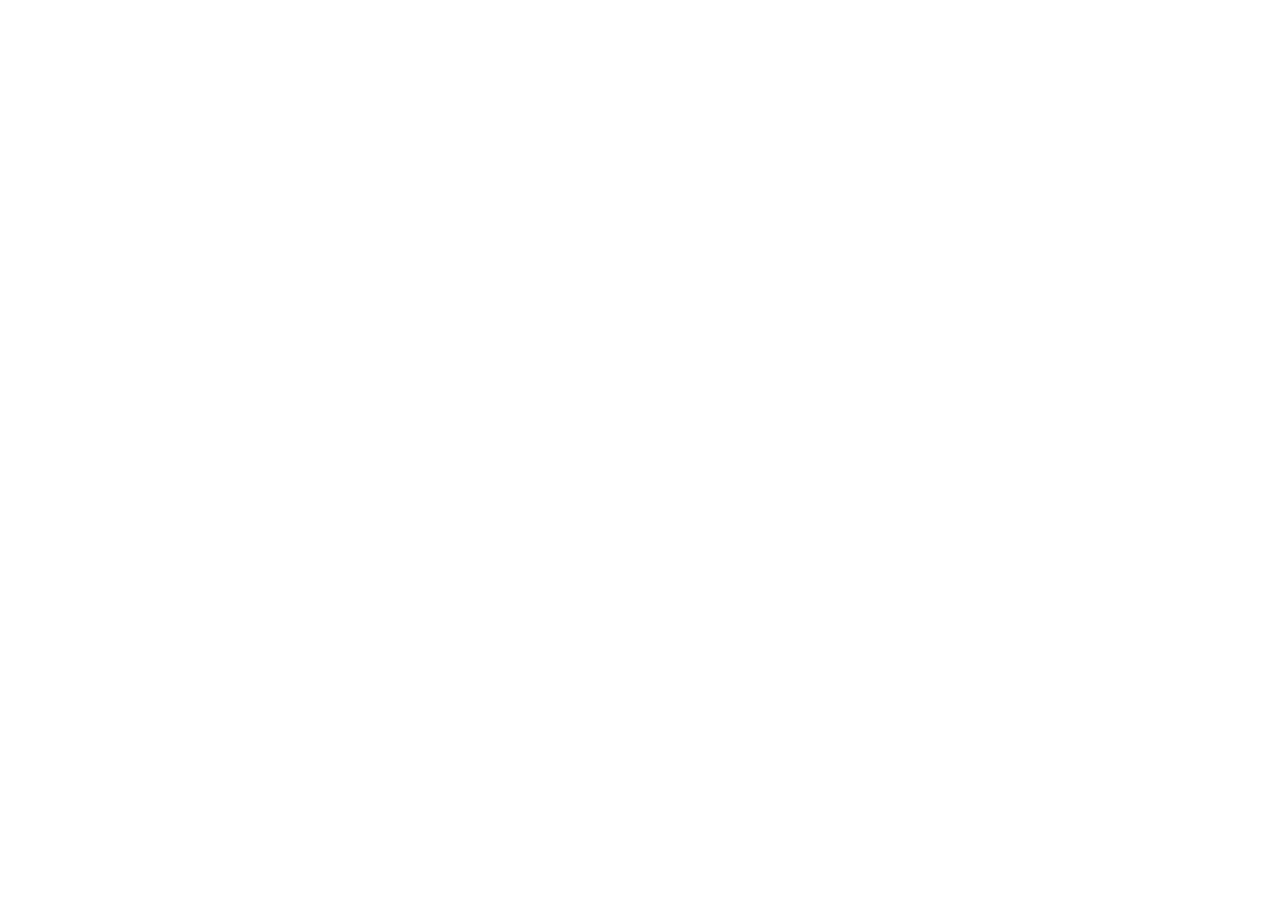
==== website1/index.html @ 6e2cabd8 "8/25-9/24" ====
<!DOCTYPE html>
<html lang="en">
<head>
  <meta charset="UTF-8">
  <meta name="viewport" content="width=device-width, initial-scale=1.0">
  <title>Slow Pour</title>
  <link href="styles.css" rel="stylesheet">
</head>
<body>

</body>
</html>
---- website1/styles.css ----
* {
  margin: 0;
  padding: 0;
  box-sizing: border-box;
}

body {
  font-family: system-ui, sans-serif;
}
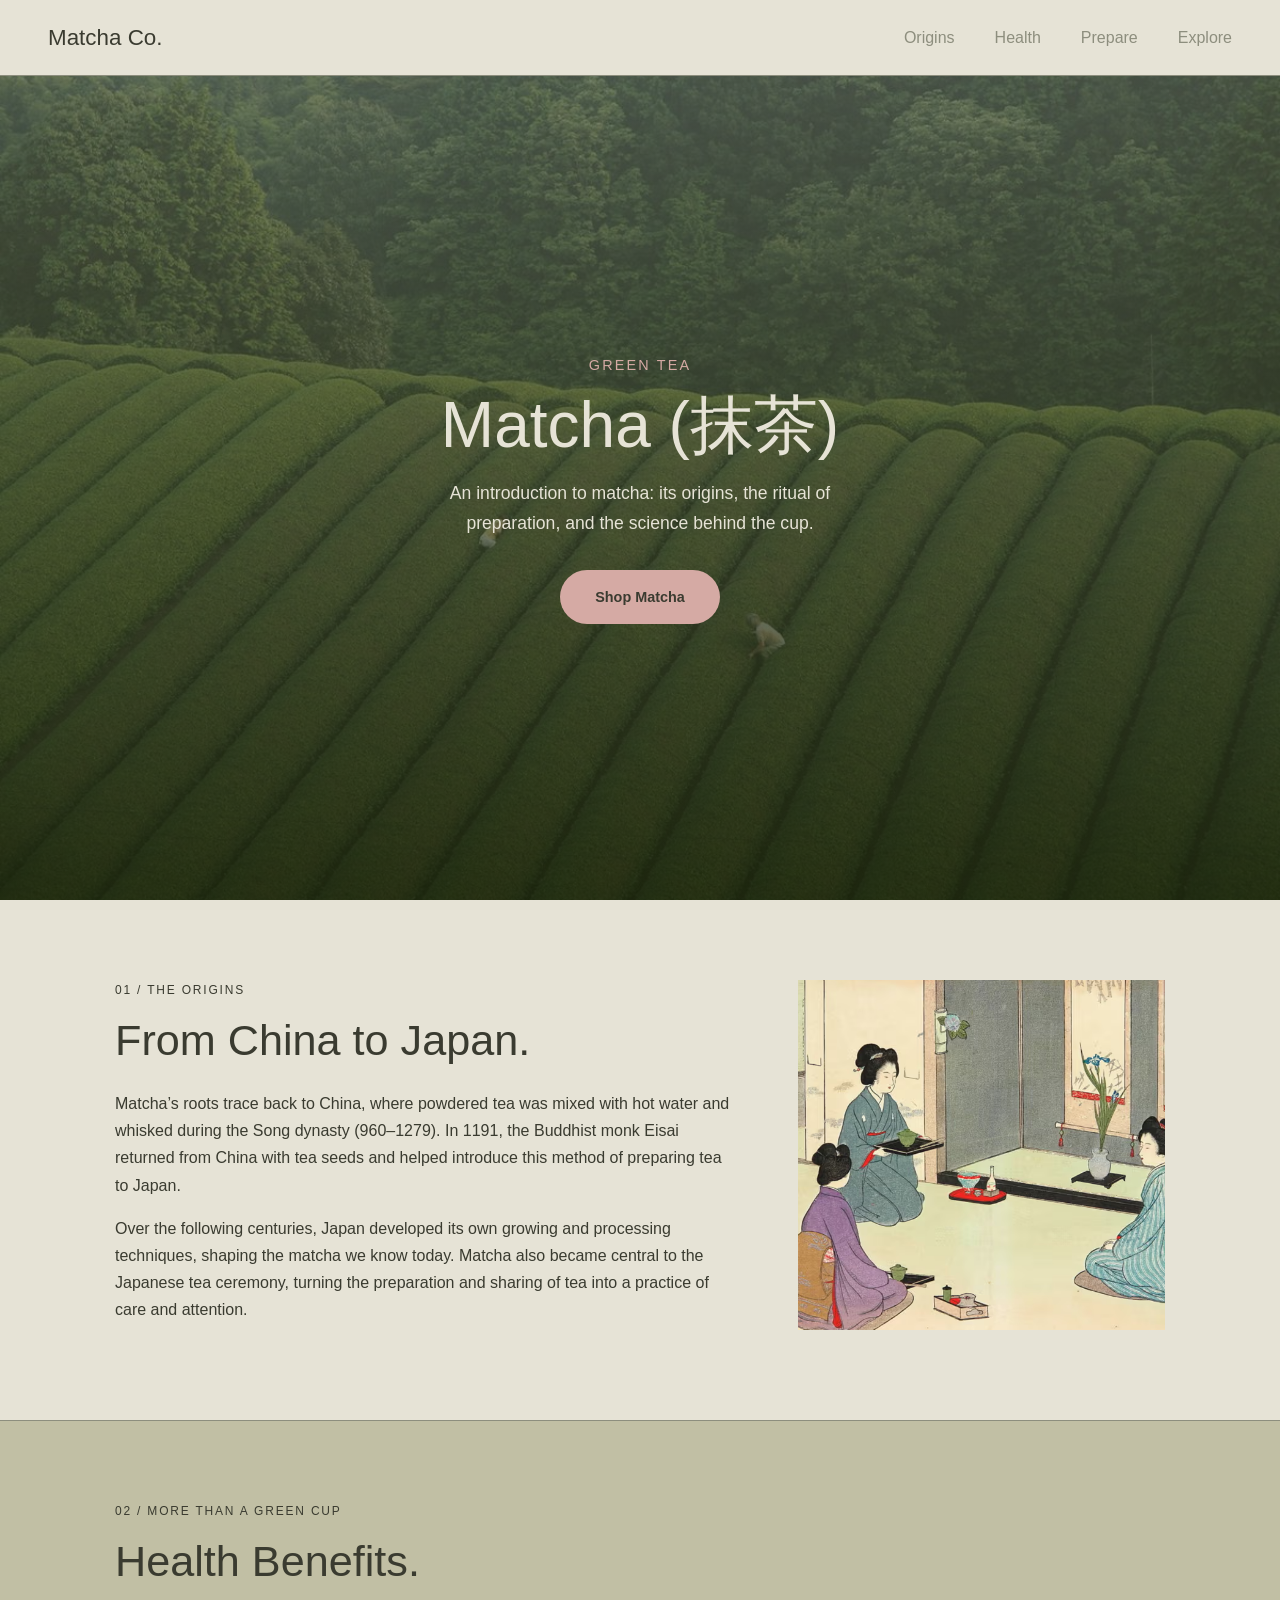
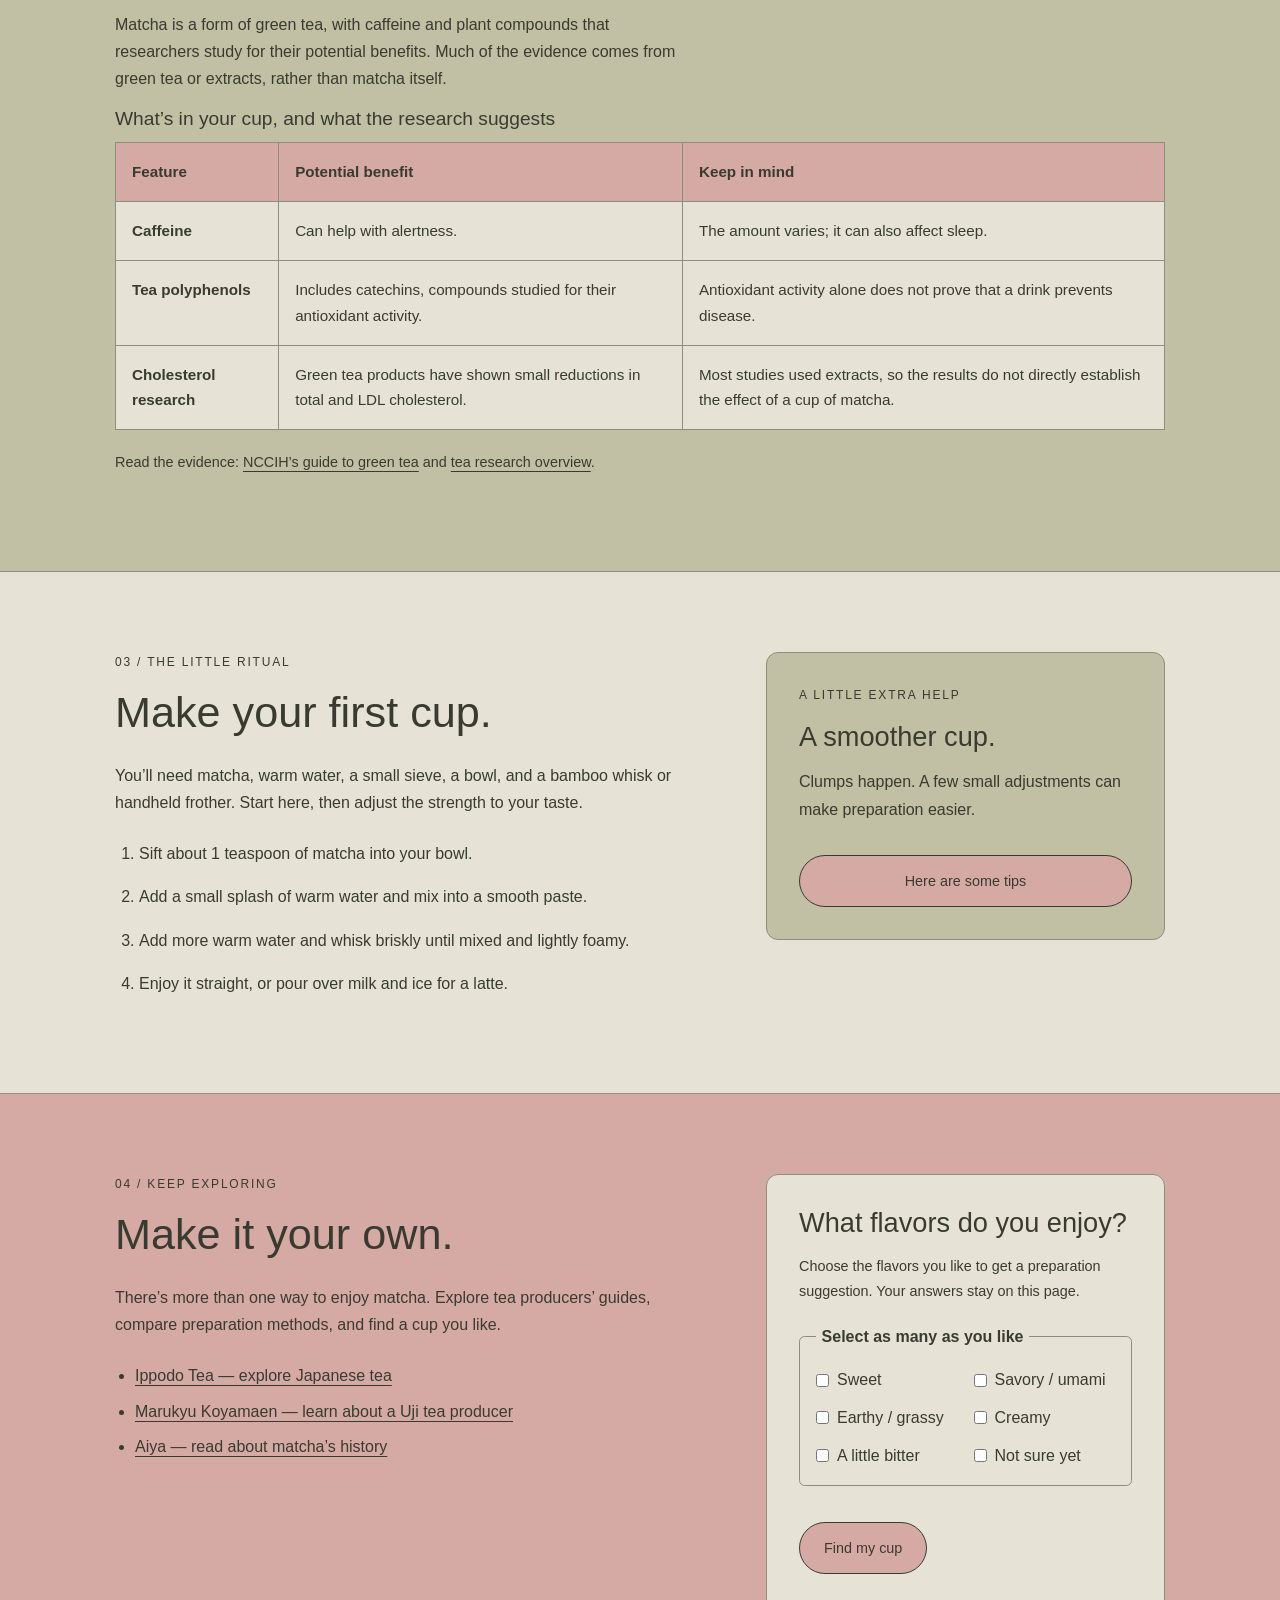
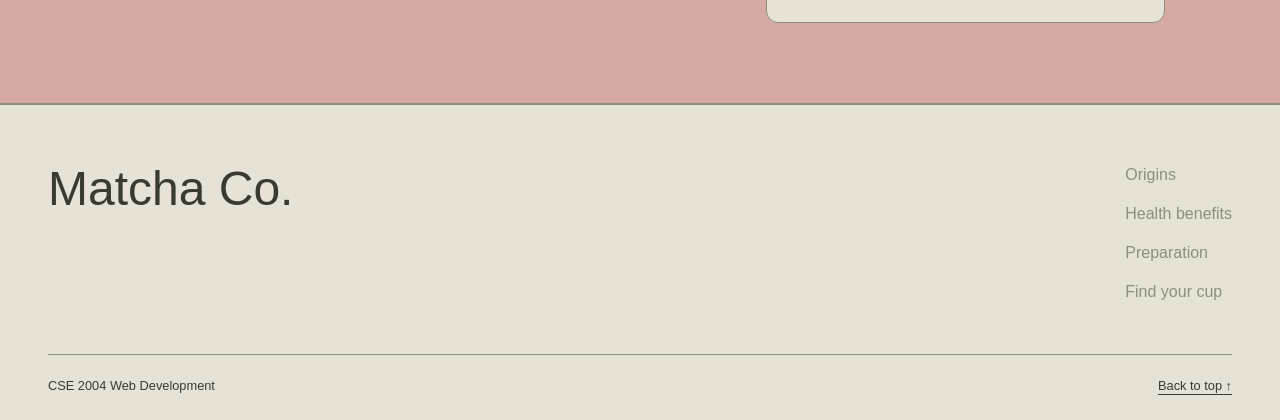
==== commit 16809338: "9/24-10/21" ====
--- a/website1/index.html
+++ b/website1/index.html
@@ -3,10 +3,153 @@
 <head>
   <meta charset="UTF-8">
   <meta name="viewport" content="width=device-width, initial-scale=1.0">
-  <title>Slow Pour</title>
-  <link href="styles.css" rel="stylesheet">
+  <title>Matcha</title>
+  <link rel="preconnect" href="https://fonts.googleapis.com">
+  <link rel="preconnect" href="https://fonts.gstatic.com" crossorigin>
+  <link href="https://fonts.googleapis.com/css2?family=Federo&family=Inter:wght@400;500;600&display=swap" rel="stylesheet">
+  <link rel="stylesheet" href="styles.css">
 </head>
 <body>
+  <div class="top" id="intro">
+    <header>
+      <div class="brand">Matcha&nbsp;Co.</div>
+      <nav>
+        <ul>
+          <li><a href="#about">Origins</a></li>
+          <li><a href="#benefits">Health</a></li>
+          <li><a href="#prepare">Prepare</a></li>
+          <li><a href="#more">Explore</a></li>
+        </ul>
+      </nav>
+    </header>
 
+    <section class="hero">
+      <p class="eyebrow">GREEN TEA</p>
+      <h1>Matcha (抹茶)</h1>
+      <p class="subhead">An introduction to matcha: its origins, the ritual of preparation, and the science behind the cup.</p>
+      <button class="button" type="button">Shop Matcha</button>
+    </section>
+  </div>
+
+  <main>
+    <section class="band" id="about">
+      <div class="container two-columns">
+        <div>
+          <p class="eyebrow">01 / THE ORIGINS</p>
+          <h2>From China to Japan.</h2>
+          <p>Matcha’s roots trace back to China, where powdered tea was mixed with hot water and whisked during the Song dynasty (960–1279). In 1191, the Buddhist monk Eisai returned from China with tea seeds and helped introduce this method of preparing tea to Japan.</p>
+          <p>Over the following centuries, Japan developed its own growing and processing techniques, shaping the matcha we know today. Matcha also became central to the Japanese tea ceremony, turning the preparation and sharing of tea into a practice of care and attention.</p>
+        </div>
+        <figure>
+          <img src="history.avif" alt="A historical image related to matcha">
+        </figure>
+      </div>
+    </section>
+
+    <section class="band sage-band" id="benefits">
+      <div class="container">
+        <p class="eyebrow">02 / MORE THAN A GREEN CUP</p>
+        <h2>Health Benefits.</h2>
+        <p class="section-intro">Matcha is a form of green tea, with caffeine and plant compounds that researchers study for their potential benefits. Much of the evidence comes from green tea or extracts, rather than matcha itself.</p>
+        <table>
+          <caption>What’s in your cup, and what the research suggests</caption>
+          <thead>
+            <tr><th scope="col">Feature</th><th scope="col">Potential benefit</th><th scope="col">Keep in mind</th></tr>
+          </thead>
+          <tbody>
+            <tr><th scope="row">Caffeine</th><td>Can help with alertness.</td><td>The amount varies; it can also affect sleep.</td></tr>
+            <tr><th scope="row">Tea polyphenols</th><td>Includes catechins, compounds studied for their antioxidant activity.</td><td>Antioxidant activity alone does not prove that a drink prevents disease.</td></tr>
+            <tr><th scope="row">Cholesterol research</th><td>Green tea products have shown small reductions in total and LDL cholesterol.</td><td>Most studies used extracts, so the results do not directly establish the effect of a cup of matcha.</td></tr>
+          </tbody>
+        </table>
+        <p class="source-note note">Read the evidence: <a href="https://www.nccih.nih.gov/health/green-tea">NCCIH’s guide to green tea</a> and <a href="https://www.nccih.nih.gov/health/tea">tea research overview</a>.</p>
+      </div>
+    </section>
+
+    <section class="band" id="prepare">
+      <div class="container two-columns">
+        <div>
+          <p class="eyebrow">03 / THE LITTLE RITUAL</p>
+          <h2>Make your first cup.</h2>
+          <p>You’ll need matcha, warm water, a small sieve, a bowl, and a bamboo whisk or handheld frother. Start here, then adjust the strength to your taste.</p>
+          <ol class="steps">
+            <li>Sift about 1 teaspoon of matcha into your bowl.</li>
+            <li>Add a small splash of warm water and mix into a smooth paste.</li>
+            <li>Add more warm water and whisk briskly until mixed and lightly foamy.</li>
+            <li>Enjoy it straight, or pour over milk and ice for a latte.</li>
+          </ol>
+        </div>
+        <aside class="card tip-card" aria-label="Preparation tips">
+          <p class="eyebrow">A LITTLE EXTRA HELP</p>
+          <h3>A smoother cup.</h3>
+          <p>Clumps happen. A few small adjustments can make preparation easier.</p>
+          <button type="button" class="button" aria-expanded="false" aria-controls="tips">
+            Here are some tips
+          </button>
+          <div id="tips" hidden>
+            <ul>
+              <li>Sift first to break up dry clumps.</li>
+              <li>Use warm water rather than freshly boiling water.</li>
+              <li>Whisk in a quick W-shaped motion.</li>
+              <li>Keep your matcha tightly sealed, away from heat and light.</li>
+            </ul>
+          </div>
+        </aside>
+      </div>
+    </section>
+
+    <section class="band pink-band" id="more">
+      <div class="container two-columns">
+        <div>
+          <p class="eyebrow">04 / KEEP EXPLORING</p>
+          <h2>Make it your own.</h2>
+          <p>There’s more than one way to enjoy matcha. Explore tea producers’ guides, compare preparation methods, and find a cup you like.</p>
+          <ul class="resources">
+            <li><a href="https://www.ippodo-tea.co.jp/en/">Ippodo Tea — explore Japanese tea</a></li>
+            <li><a href="https://www.marukyu-koyamaen.co.jp/english/">Marukyu Koyamaen — learn about a Uji tea producer</a></li>
+            <li><a href="https://www.matcha.co.jp/history/?lang=en">Aiya — read about matcha’s history</a></li>
+          </ul>
+        </div>
+        <form id="preference-form" class="card">
+          <h3>What flavors do you enjoy?</h3>
+          <p class="note">Choose the flavors you like to get a preparation suggestion. Your answers stay on this page.</p>
+          <fieldset class="flavor-options">
+            <legend>Select as many as you like</legend>
+            <label for="sweet"><input id="sweet" name="flavors" type="checkbox" value="sweet"> Sweet</label>
+            <label for="umami"><input id="umami" name="flavors" type="checkbox" value="umami"> Savory / umami</label>
+            <label for="earthy"><input id="earthy" name="flavors" type="checkbox" value="earthy"> Earthy / grassy</label>
+            <label for="creamy"><input id="creamy" name="flavors" type="checkbox" value="creamy"> Creamy</label>
+            <label for="bitter"><input id="bitter" name="flavors" type="checkbox" value="bitter"> A little bitter</label>
+            <label for="unsure"><input id="unsure" name="flavors" type="checkbox" value="unsure"> Not sure yet</label>
+          </fieldset>
+          <button class="button" type="submit">Find my cup</button>
+          <p id="form-message" role="status"></p>
+        </form>
+      </div>
+    </section>
+  </main>
+
+  <footer class="site-footer">
+    <div class="footer-top">
+      <div>
+        <a class="brand" href="#intro">Matcha Co.</a>
+      </div>
+  
+      <nav aria-label="Footer navigation">
+        <ul>
+          <li><a href="#about">Origins</a></li>
+          <li><a href="#benefits">Health benefits</a></li>
+          <li><a href="#prepare">Preparation</a></li>
+          <li><a href="#more">Find your cup</a></li>
+        </ul>
+      </nav>
+    </div>
+  
+    <div class="footer-bottom">
+      <p>CSE 2004 Web Development</p>
+      <a href="#intro">Back to top ↑</a>
+    </div>
+  </footer>
+  <script src="script.js"></script>
 </body>
-</html>+</html>
--- a/website1/styles.css
+++ b/website1/styles.css
@@ -4,6 +4,430 @@
   box-sizing: border-box;
 }
 
+html {
+  scroll-behavior: smooth;
+}
+
 body {
-  font-family: system-ui, sans-serif;
-}+  font-family: "Inter", sans-serif;
+  background: #E6E3D6;
+  color: #3a3b30;
+  line-height: 1.7;
+}
+
+img {
+  max-width: 100%;
+}
+
+[id] {
+  scroll-margin-top: 1.5rem;
+}
+
+h1, h2, h3, caption, .brand {
+  font-family: "Federo", sans-serif;
+  font-weight: 400;
+  line-height: 1.15;
+}
+
+h2 {
+  font-size: 2.7rem;
+  margin-bottom: 1.5rem;
+}
+
+h3 {
+  font-size: 1.7rem;
+  margin-bottom: 1rem;
+}
+
+p {
+  margin-bottom: 1rem;
+}
+
+a {
+  color: #3a3b30;
+  text-underline-offset: 0.25rem;
+}
+
+a:hover {
+  color: #555e40;
+}
+
+header,
+.footer-top,
+.footer-bottom,
+.two-columns {
+  display: flex;
+  justify-content: space-between;
+}
+
+header,
+.footer-bottom {
+  align-items: center;
+}
+
+header {
+  padding: 1.5rem 3rem;
+  border-bottom: 1px solid #8d8e7e;
+}
+
+.brand {
+  font-size: 1.4rem;
+  text-decoration: none;
+}
+
+nav ul {
+  display: flex;
+  gap: 2.5rem;
+  list-style: none;
+}
+
+nav a {
+  color: #8d8e7e;
+  text-decoration: none;
+  font-weight: 500;
+  transition: color 0.2s ease;
+}
+
+nav a:hover {
+  color: #D5AAA4;
+}
+
+.top {
+  min-height: 100vh;
+  display: flex;
+  flex-direction: column;
+}
+
+.hero {
+  flex-grow: 1;
+  display: flex;
+  flex-direction: column;
+  justify-content: center;
+  align-items: center;
+  text-align: center;
+  padding: 2rem;
+  color: #E6E3D6;
+  background:
+    linear-gradient(rgba(105, 113, 88, 0.55), rgba(30, 40, 13, 0.85)),
+    url("matcha.jpg") center / cover no-repeat #555e40;
+}
+
+.eyebrow {
+  font-size: 0.75rem;
+  letter-spacing: 0.15em;
+  margin-bottom: 1rem;
+}
+
+.hero .eyebrow {
+  font-size: 0.9rem;
+  color: #D5AAA4;
+  margin-bottom: 0.75rem;
+}
+
+.hero h1 {
+  font-size: 4rem;
+  max-width: 14ch;
+  margin-bottom: 1rem;
+}
+
+.hero .subhead {
+  max-width: 45ch;
+  font-size: 1.1rem;
+  margin-bottom: 2rem;
+}
+
+.button {
+  border: 1px solid #3a3b30;
+  font: inherit;
+  font-size: 0.9rem;
+  cursor: pointer;
+  background: #D5AAA4;
+  color: #3a3b30;
+  padding: 0.8rem 1.5rem;
+  border-radius: 999px;
+  transition: background-color 0.2s ease;
+}
+
+.button:hover {
+  background: #C1BFA4;
+}
+
+.hero .button {
+  border: none;
+  padding: 0.9rem 2.2rem;
+  font-weight: 600;
+}
+
+.band {
+  padding: 5rem 1.5rem;
+  border-bottom: 1px solid #8d8e7e;
+}
+
+.container {
+  max-width: 1050px;
+  margin: 0 auto;
+}
+
+.two-columns {
+  align-items: flex-start;
+  gap: 4rem;
+}
+
+.two-columns > div {
+  flex: 1;
+  min-width: 0;
+}
+
+.sage-band {
+  background: #C1BFA4;
+}
+
+.pink-band {
+  background: #D5AAA4;
+}
+
+.section-intro {
+  max-width: 65ch;
+}
+
+figure {
+  flex: 0 0 35%;
+  min-width: 0;
+}
+
+figure img {
+  display: block;
+  width: 100%;
+  height: 350px;
+  object-fit: cover;
+}
+
+table {
+  width: 100%;
+  border-collapse: collapse;
+  font-size: 0.95rem;
+  background: #E6E3D6;
+}
+
+caption {
+  margin-bottom: 0.75rem;
+  text-align: left;
+  font-size: 1.2rem;
+}
+
+th, td {
+  padding: 1rem;
+  border: 1px solid #8d8e7e;
+  text-align: left;
+  vertical-align: top;
+}
+
+thead th {
+  background: #D5AAA4;
+  font-weight: 600;
+}
+
+.note {
+  font-size: 0.9rem;
+}
+
+.source-note {
+  margin-top: 1.25rem;
+}
+
+.source-note a,
+.resources a {
+  overflow-wrap: anywhere;
+}
+
+a:focus-visible,
+button:focus-visible,
+input:focus-visible {
+  outline: 2px solid #3a3b30;
+  outline-offset: 4px;
+}
+
+.card {
+  flex: 0 0 38%;
+  padding: 2rem;
+  background: #E6E3D6;
+  border: 1px solid #8d8e7e;
+  border-radius: 0.75rem;
+}
+
+.tip-card {
+  background: #C1BFA4;
+}
+
+.tip-card .button {
+  margin-top: 0.5rem;
+  width: 100%;
+}
+
+ol.steps {
+  margin-top: 1.5rem;
+  padding-left: 1.5rem;
+}
+
+ol.steps li {
+  margin-bottom: 1rem;
+}
+
+#tips {
+  margin-top: 1.25rem;
+  padding-top: 1.25rem;
+  border-top: 1px solid rgba(58, 59, 48, 0.2);
+}
+
+#tips ul,
+.resources {
+  padding-left: 1.25rem;
+}
+
+.resources {
+  margin-top: 1.5rem;
+}
+
+#tips li + li,
+.resources li + li {
+  margin-top: 0.5rem;
+}
+
+.flavor-options {
+  display: flex;
+  flex-wrap: wrap;
+  gap: 0.65rem 1rem;
+  margin: 1.25rem 0;
+  padding: 1rem;
+  border: 1px solid #8d8e7e;
+  border-radius: 0.35rem;
+}
+
+.flavor-options legend {
+  padding: 0 0.35rem;
+  font-weight: 600;
+}
+
+.flavor-options label {
+  display: flex;
+  align-items: center;
+  gap: 0.5rem;
+  flex: 1 1 40%;
+}
+
+.card .button {
+  margin-top: 1rem;
+}
+
+#form-message {
+  margin-top: 1rem;
+  font-weight: 500;
+}
+
+.site-footer {
+  padding: 3.5rem 3rem 1.5rem;
+  border-top: 1px solid #8d8e7e;
+}
+
+.footer-top {
+  align-items: flex-start;
+  gap: 3rem;
+  padding-bottom: 3rem;
+}
+
+.site-footer .brand {
+  font-size: 3rem;
+}
+
+footer nav ul {
+  flex-direction: column;
+  gap: 0.75rem;
+}
+
+.site-footer a:hover {
+  text-decoration: underline;
+}
+
+.footer-bottom {
+  gap: 1rem;
+  padding-top: 1.25rem;
+  border-top: 1px solid #8d8e7e;
+  font-size: 0.8rem;
+}
+
+.footer-bottom p {
+  margin: 0;
+}
+
+@media (max-width: 700px) {
+  h2 {
+    font-size: 2rem;
+  }
+
+  h3 {
+    font-size: 1.4rem;
+  }
+
+  .hero h1 {
+    font-size: 3rem;
+  }
+
+  .band {
+    padding: 3rem 1.25rem;
+  }
+
+  header,
+  .two-columns,
+  .footer-top,
+  .footer-bottom {
+    flex-direction: column;
+  }
+
+  header {
+    gap: 1rem;
+    padding: 1.25rem;
+  }
+
+  header nav ul {
+    flex-wrap: wrap;
+    justify-content: center;
+    gap: 0.75rem 1.25rem;
+  }
+
+  .two-columns {
+    gap: 2rem;
+  }
+
+  #benefits th,
+  #benefits td {
+    padding: 0.65rem 0.5rem;
+    font-size: 0.85rem;
+  }
+
+  figure,
+  .card {
+    flex: none;
+    width: 100%;
+  }
+
+  .flavor-options label {
+    flex-basis: 100%;
+  }
+
+  .site-footer {
+    padding: 2.5rem 1.2rem 1.2rem;
+  }
+
+  .footer-top {
+    gap: 2rem;
+    padding-bottom: 2rem;
+  }
+
+  .site-footer .brand {
+    font-size: 2.5rem;
+  }
+
+  .footer-bottom {
+    align-items: flex-start;
+  }
+}
